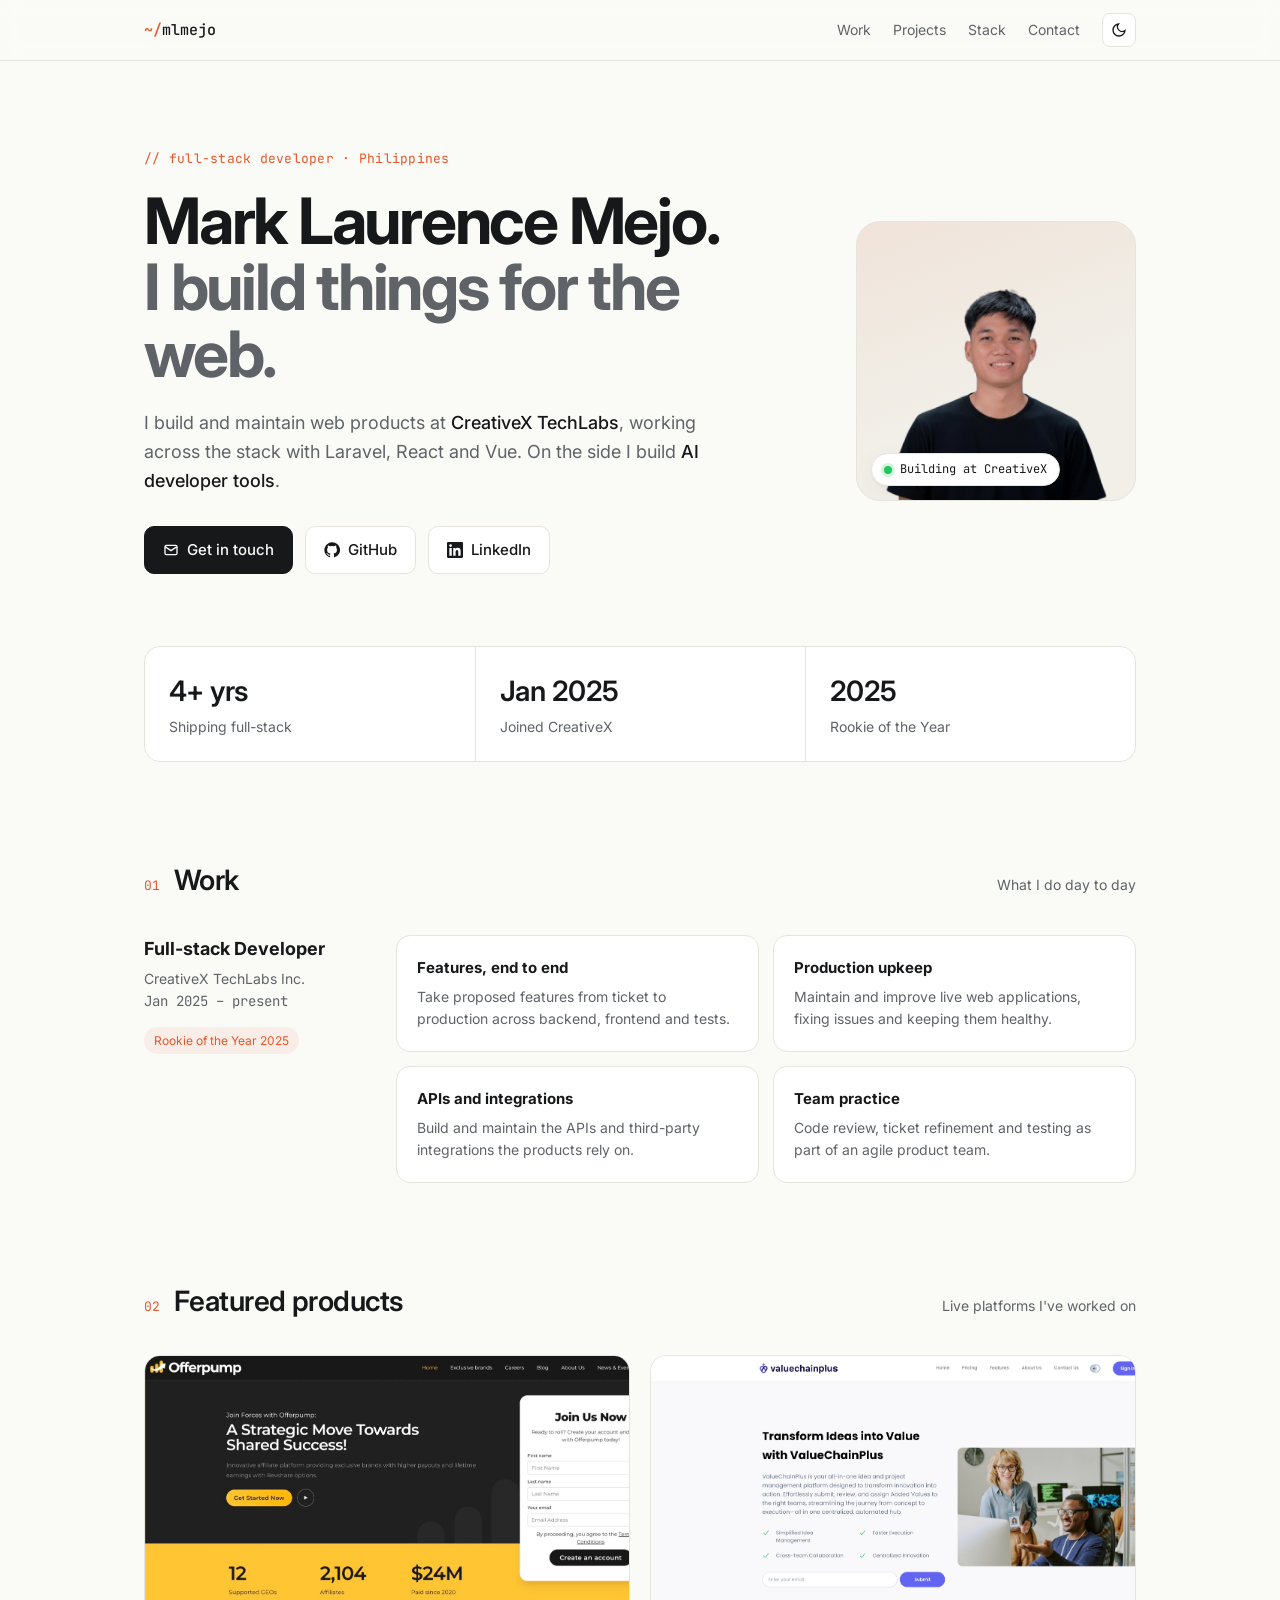
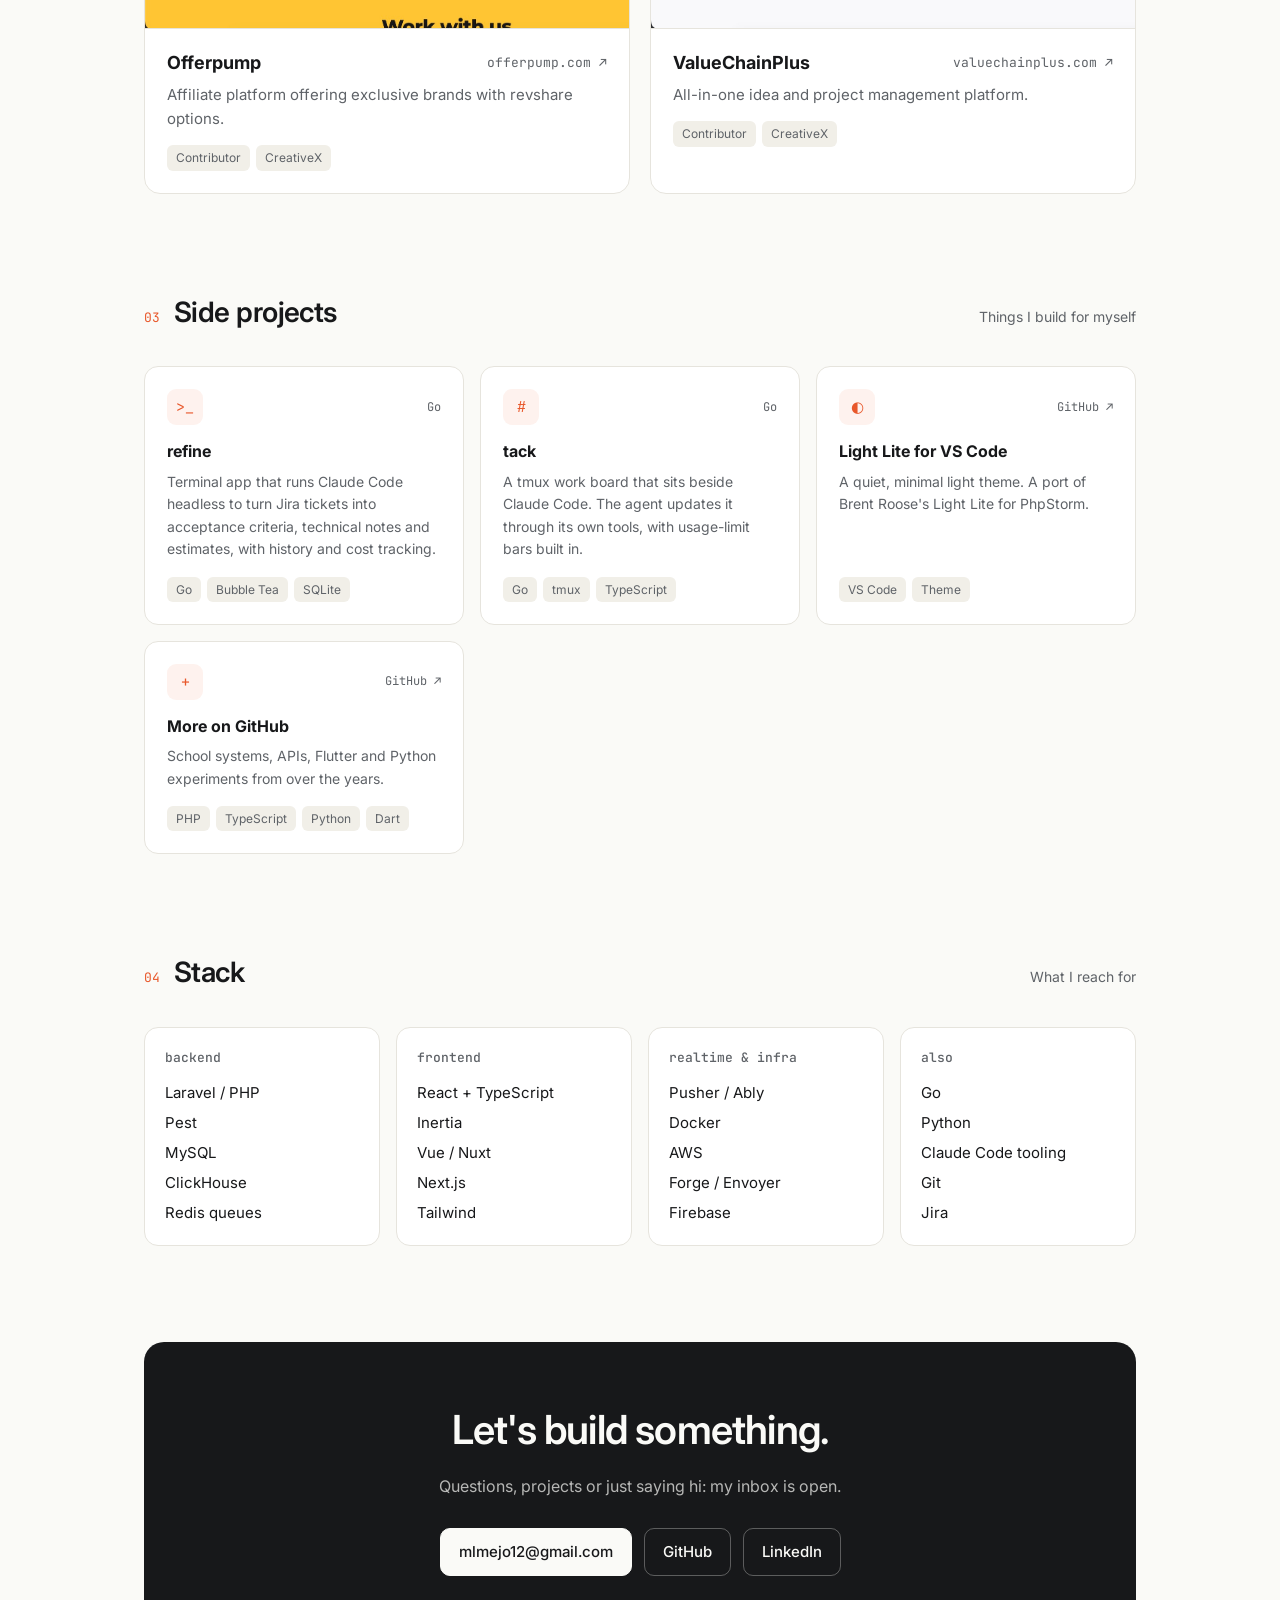
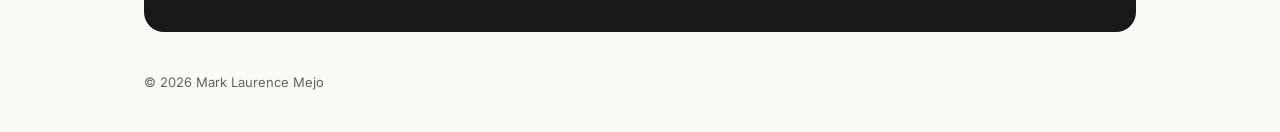
==== index.html @ 2aa5a0f1 "feat: site revamp" ====
<!doctype html>
<html lang="en">
<head>
<meta charset="utf-8">
<meta name="viewport" content="width=device-width, initial-scale=1">
<title>Mark Mejo</title>
<meta name="description" content="Mark Laurence Mejo, full-stack developer building product platforms with Laravel, React and Vue.">
<meta property="og:title" content="Mark Mejo">
<meta property="og:description" content="Full-stack developer building product platforms with Laravel, React and Vue.">
<meta property="og:image" content="https://mlmejo.github.io/assets/img/me.png">
<meta property="og:url" content="https://mlmejo.github.io/">
<link rel="icon" href="/assets/img/fav.svg" type="image/svg+xml">
<link rel="icon" href="/assets/img/fav.png" type="image/png">
<link rel="apple-touch-icon" href="/assets/img/apple-touch-icon.png">
<link rel="preconnect" href="https://fonts.googleapis.com">
<link rel="preconnect" href="https://fonts.gstatic.com" crossorigin>
<link href="https://fonts.googleapis.com/css2?family=Inter:wght@400;500;600;700&family=JetBrains+Mono:wght@400;500&display=swap" rel="stylesheet">
<script>
  try { var t = localStorage.getItem("theme"); if (t) document.documentElement.dataset.theme = t; } catch (e) {}
</script>
<style>
  :root {
    --bg: #fafaf7;
    --surface: #ffffff;
    --text: #17181a;
    --muted: #5f6368;
    --line: #e6e4dd;
    --accent: #e8572a;
    --accent-soft: #e8572a14;
    --chip: #f1efe8;
    --shadow: 0 1px 2px #0000000a, 0 8px 24px #0000000d;
    color-scheme: light;
  }
  @media (prefers-color-scheme: dark) {
    :root:not([data-theme="light"]) {
      --bg: #0f1012;
      --surface: #17181b;
      --text: #ecebe6;
      --muted: #9a9ca1;
      --line: #26282c;
      --accent: #ff7a4d;
      --accent-soft: #ff7a4d1a;
      --chip: #1e2024;
      --shadow: 0 1px 2px #00000040, 0 8px 24px #00000040;
      color-scheme: dark;
    }
  }
  :root[data-theme="dark"] {
    --bg: #0f1012;
    --surface: #17181b;
    --text: #ecebe6;
    --muted: #9a9ca1;
    --line: #26282c;
    --accent: #ff7a4d;
    --accent-soft: #ff7a4d1a;
    --chip: #1e2024;
    --shadow: 0 1px 2px #00000040, 0 8px 24px #00000040;
    color-scheme: dark;
  }

  * { box-sizing: border-box; }
  html { scroll-behavior: smooth; }
  body {
    margin: 0;
    background: var(--bg);
    color: var(--text);
    font: 16px/1.6 Inter, system-ui, -apple-system, sans-serif;
    -webkit-font-smoothing: antialiased;
  }
  a { color: inherit; }
  img { max-width: 100%; display: block; }
  .mono { font-family: "JetBrains Mono", ui-monospace, monospace; }
  .wrap { max-width: 1040px; margin: 0 auto; padding: 0 24px; }

  /* Nav */
  header {
    position: sticky; top: 0; z-index: 10;
    background: color-mix(in srgb, var(--bg) 82%, transparent);
    backdrop-filter: blur(10px);
    border-bottom: 1px solid var(--line);
  }
  header .wrap { display: flex; align-items: center; justify-content: space-between; height: 60px; }
  .brand { font-weight: 500; text-decoration: none; font-size: 15px; }
  .brand span { color: var(--accent); }
  nav { display: flex; align-items: center; gap: 22px; font-size: 14px; }
  nav a { text-decoration: none; color: var(--muted); }
  nav a:hover { color: var(--text); }
  .toggle {
    width: 34px; height: 34px; border-radius: 8px;
    border: 1px solid var(--line); background: var(--surface); color: var(--text);
    cursor: pointer; display: grid; place-items: center;
  }

  /* Hero */
  .hero { padding: 88px 0 72px; display: grid; grid-template-columns: 1fr 280px; gap: 56px; align-items: center; }
  .eyebrow { color: var(--accent); font-size: 13px; letter-spacing: .02em; margin: 0 0 18px; }
  h1 { font-size: clamp(40px, 6vw, 64px); line-height: 1.04; letter-spacing: -0.035em; margin: 0 0 22px; font-weight: 700; }
  h1 em { font-style: normal; color: var(--muted); }
  .lede { font-size: 18px; color: var(--muted); max-width: 34em; margin: 0 0 30px; }
  .lede strong { color: var(--text); font-weight: 500; }
  .cta { display: flex; gap: 12px; flex-wrap: wrap; }
  .btn {
    display: inline-flex; align-items: center; gap: 8px;
    padding: 11px 18px; border-radius: 10px; text-decoration: none;
    font-weight: 500; font-size: 15px; border: 1px solid var(--line); background: var(--surface);
    transition: transform .15s, border-color .15s;
  }
  .btn:hover { transform: translateY(-1px); border-color: var(--muted); }
  .btn.primary { background: var(--text); color: var(--bg); border-color: var(--text); }
  .btn svg { width: 16px; height: 16px; }
  .portrait {
    position: relative; aspect-ratio: 1; width: 100%; max-width: 280px; justify-self: end; border-radius: 24px; overflow: hidden;
    background: linear-gradient(160deg, var(--accent-soft), transparent 60%), var(--chip);
    border: 1px solid var(--line);
  }
  .portrait img { width: 100%; height: 100%; object-fit: cover; object-position: center 30%; mix-blend-mode: multiply; }
  :root[data-theme="dark"] .portrait img { mix-blend-mode: normal; }
  @media (prefers-color-scheme: dark) { :root:not([data-theme="light"]) .portrait img { mix-blend-mode: normal; } }
  .status {
    position: absolute; left: 14px; bottom: 14px;
    background: var(--surface); border: 1px solid var(--line); border-radius: 999px;
    padding: 6px 12px; font-size: 12px; display: flex; align-items: center; gap: 8px; box-shadow: var(--shadow);
  }
  .status i { width: 8px; height: 8px; border-radius: 50%; background: #22c55e; box-shadow: 0 0 0 3px #22c55e33; }

  /* Stats */
  .stats { display: grid; grid-template-columns: repeat(3, 1fr); border: 1px solid var(--line); border-radius: 16px; background: var(--surface); }
  .stat { padding: 22px 24px; }
  .stat + .stat { border-left: 1px solid var(--line); }
  .stat b { display: block; font-size: 28px; letter-spacing: -0.02em; font-weight: 600; }
  .stat span { color: var(--muted); font-size: 14px; }

  /* Sections */
  section { padding: 96px 0 0; }
  .sec-head { display: flex; align-items: baseline; gap: 14px; margin-bottom: 32px; }
  .sec-head .num { color: var(--accent); font-size: 13px; }
  h2 { font-size: 28px; letter-spacing: -0.02em; margin: 0; font-weight: 600; }
  .sec-head p { margin: 0 0 0 auto; color: var(--muted); font-size: 14px; }

  /* Experience */
  .job { display: grid; grid-template-columns: 220px 1fr; gap: 32px; }
  .job-meta h3 { margin: 0 0 4px; font-size: 18px; }
  .job-meta p { margin: 0; color: var(--muted); font-size: 14px; }
  .badge { display: inline-block; margin-top: 14px; font-size: 12px; padding: 4px 10px; border-radius: 999px; background: var(--accent-soft); color: var(--accent); }
  .wins { display: grid; grid-template-columns: 1fr 1fr; gap: 14px; }
  .win { padding: 20px; border: 1px solid var(--line); border-radius: 14px; background: var(--surface); }
  .win h4 { margin: 0 0 6px; font-size: 15px; }
  .win p { margin: 0; color: var(--muted); font-size: 14px; }

  /* Featured products */
  .products { display: grid; grid-template-columns: 1fr 1fr; gap: 20px; }
  .product {
    display: block; text-decoration: none; border: 1px solid var(--line); border-radius: 16px;
    overflow: hidden; background: var(--surface); transition: transform .2s, box-shadow .2s;
  }
  .product:hover { transform: translateY(-3px); box-shadow: var(--shadow); }
  .product .shot { aspect-ratio: 16/9; overflow: hidden; border-bottom: 1px solid var(--line); }
  .product .shot img { width: 100%; height: 100%; object-fit: cover; object-position: top left; transition: transform .4s; }
  .product:hover .shot img { transform: scale(1.03); }
  .product .body { padding: 20px 22px 22px; }
  .product h3 { margin: 0 0 6px; font-size: 18px; display: flex; justify-content: space-between; align-items: center; }
  .product h3 small { color: var(--muted); font-weight: 400; font-size: 13px; }
  .product p { margin: 0 0 14px; color: var(--muted); font-size: 15px; }
  .tags { display: flex; flex-wrap: wrap; gap: 6px; }
  .tags span { font-size: 12px; padding: 3px 9px; border-radius: 6px; background: var(--chip); color: var(--muted); }

  /* Side projects */
  .grid { display: grid; grid-template-columns: repeat(3, 1fr); gap: 16px; }
  .card {
    display: flex; flex-direction: column; padding: 22px; border: 1px solid var(--line); border-radius: 14px;
    background: var(--surface); text-decoration: none; transition: border-color .2s, transform .2s;
  }
  a.card:hover { border-color: var(--accent); transform: translateY(-2px); }
  .card .top { display: flex; justify-content: space-between; align-items: center; margin-bottom: 14px; }
  .card .icon { width: 36px; height: 36px; border-radius: 9px; display: grid; place-items: center; background: var(--accent-soft); color: var(--accent); font-size: 15px; }
  .card .where { font-size: 12px; color: var(--muted); }
  .card h3 { margin: 0 0 6px; font-size: 16px; }
  .card p { margin: 0 0 16px; color: var(--muted); font-size: 14px; flex: 1; }

  /* Stack */
  .stack { display: grid; grid-template-columns: repeat(4, 1fr); gap: 16px; }
  .stack div { padding: 20px; border: 1px solid var(--line); border-radius: 14px; background: var(--surface); }
  .stack h4 { margin: 0 0 12px; font-size: 13px; color: var(--muted); font-weight: 500; }
  .stack ul { list-style: none; margin: 0; padding: 0; display: grid; gap: 6px; font-size: 15px; }

  /* Contact */
  .contact {
    margin-top: 96px; padding: 56px; border-radius: 20px; text-align: center;
    background: var(--text); color: var(--bg);
  }
  .contact h2 { font-size: clamp(28px, 4vw, 40px); margin-bottom: 12px; }
  .contact p { margin: 0 auto 28px; max-width: 30em; opacity: .7; }
  .contact .btn { background: var(--bg); color: var(--text); border-color: var(--bg); }
  .contact .btn.ghost { background: transparent; color: var(--bg); border-color: color-mix(in srgb, var(--bg) 30%, transparent); }
  .contact .cta { justify-content: center; }

  footer { padding: 40px 0; color: var(--muted); font-size: 13px; }
  footer .wrap { display: flex; justify-content: space-between; gap: 16px; flex-wrap: wrap; }

  /* Reveal */
  .reveal { opacity: 0; transform: translateY(14px); transition: opacity .6s ease, transform .6s ease; }
  .reveal.in { opacity: 1; transform: none; }
  @media (prefers-reduced-motion: reduce) {
    .reveal { opacity: 1; transform: none; transition: none; }
    html { scroll-behavior: auto; }
  }

  @media (max-width: 860px) {
    .hero { grid-template-columns: 1fr; padding: 56px 0 48px; }
    .portrait { max-width: 200px; order: -1; justify-self: start; }
    .stat { padding: 18px 16px; }
    .stat b { font-size: 22px; }
    .job { grid-template-columns: 1fr; gap: 20px; }
    .grid, .stack { grid-template-columns: 1fr 1fr; }
    .sec-head p { display: none; }
  }
  @media (max-width: 600px) {
    .wrap { padding: 0 16px; }
    nav a.hide-sm { display: none; }
    .wins, .products, .grid, .stack { grid-template-columns: 1fr; }
    .contact { padding: 40px 20px; }
    section { padding-top: 72px; }
  }
</style>
</head>
<body>

<header>
  <div class="wrap">
    <a class="brand mono" href="#top"><span>~/</span>mlmejo</a>
    <nav>
      <a class="hide-sm" href="#work">Work</a>
      <a class="hide-sm" href="#projects">Projects</a>
      <a class="hide-sm" href="#stack">Stack</a>
      <a href="#contact">Contact</a>
      <button class="toggle" id="toggle" aria-label="Toggle color theme">
        <svg width="16" height="16" viewBox="0 0 24 24" fill="none" stroke="currentColor" stroke-width="2" stroke-linecap="round"><path d="M21 12.8A9 9 0 1 1 11.2 3a7 7 0 0 0 9.8 9.8z"/></svg>
      </button>
    </nav>
  </div>
</header>

<main class="wrap" id="top">

  <div class="hero">
    <div>
      <p class="eyebrow mono">// full-stack developer · Philippines</p>
      <h1>Mark Laurence Mejo.<br><em>I build things for the web.</em></h1>
      <p class="lede">
        I build and maintain web products at <strong>CreativeX TechLabs</strong>, working across
        the stack with Laravel, React and Vue.
        On the side I build <strong>AI developer tools</strong>. 
      </p>
      <div class="cta">
        <a class="btn primary" href="mailto:mlmejo12@gmail.com">
          <svg viewBox="0 0 24 24" fill="none" stroke="currentColor" stroke-width="2"><rect x="3" y="5" width="18" height="14" rx="2"/><path d="m3 7 9 6 9-6"/></svg>
          Get in touch
        </a>
        <a class="btn" href="https://github.com/mlmejo" target="_blank" rel="noopener">
          <svg viewBox="0 0 24 24" fill="currentColor"><path d="M12 .5a11.5 11.5 0 0 0-3.64 22.41c.58.1.79-.25.79-.56v-2c-3.2.7-3.88-1.37-3.88-1.37-.52-1.33-1.28-1.69-1.28-1.69-1.04-.71.08-.7.08-.7 1.16.08 1.77 1.19 1.77 1.19 1.03 1.76 2.7 1.25 3.36.96.1-.75.4-1.25.73-1.54-2.55-.29-5.24-1.28-5.24-5.68 0-1.26.45-2.28 1.19-3.09-.12-.29-.52-1.46.11-3.05 0 0 .97-.31 3.17 1.18a11 11 0 0 1 5.77 0c2.2-1.49 3.17-1.18 3.17-1.18.63 1.59.23 2.76.11 3.05.74.81 1.19 1.83 1.19 3.09 0 4.41-2.69 5.39-5.25 5.67.41.36.78 1.06.78 2.14v3.17c0 .31.21.67.8.56A11.5 11.5 0 0 0 12 .5z"/></svg>
          GitHub
        </a>
        <a class="btn" href="https://www.linkedin.com/in/mark-laurence-mejo-50149737b" target="_blank" rel="noopener">
          <svg viewBox="0 0 24 24" fill="currentColor"><path d="M20.45 20.45h-3.55v-5.57c0-1.33-.03-3.04-1.85-3.04-1.86 0-2.14 1.45-2.14 2.94v5.67H9.36V9h3.41v1.56h.05a3.74 3.74 0 0 1 3.37-1.85c3.6 0 4.26 2.37 4.26 5.46v6.28zM5.34 7.43a2.06 2.06 0 1 1 0-4.12 2.06 2.06 0 0 1 0 4.12zM7.12 20.45H3.56V9h3.56v11.45zM22.22 0H1.77C.79 0 0 .77 0 1.73v20.54C0 23.23.79 24 1.77 24h20.45c.98 0 1.78-.77 1.78-1.73V1.73C24 .77 23.2 0 22.22 0z"/></svg>
          LinkedIn
        </a>
      </div>
    </div>
    <div class="portrait">
      <img src="/assets/img/me.png" alt="Portrait of Mark Mejo" width="640" height="640">
      <div class="status mono"><i></i>Building at CreativeX</div>
    </div>
  </div>

  <div class="stats reveal">
    <div class="stat"><b>4+ yrs</b><span>Shipping full-stack</span></div>
    <div class="stat"><b>Jan 2025</b><span>Joined CreativeX</span></div>
    <div class="stat"><b>2025</b><span>Rookie of the Year</span></div>
  </div>

  <section id="work">
    <div class="sec-head reveal">
      <span class="num mono">01</span><h2>Work</h2>
      <p>What I do day to day</p>
    </div>
    <div class="job reveal">
      <div class="job-meta">
        <h3>Full-stack Developer</h3>
        <p>CreativeX TechLabs Inc.</p>
        <p class="mono">Jan 2025 – present</p>
        <span class="badge">Rookie of the Year 2025</span>
      </div>
      <div class="wins">
        <div class="win">
          <h4>Features, end to end</h4>
          <p>Take proposed features from ticket to production across backend, frontend and tests.</p>
        </div>
        <div class="win">
          <h4>Production upkeep</h4>
          <p>Maintain and improve live web applications, fixing issues and keeping them healthy.</p>
        </div>
        <div class="win">
          <h4>APIs and integrations</h4>
          <p>Build and maintain the APIs and third-party integrations the products rely on.</p>
        </div>
        <div class="win">
          <h4>Team practice</h4>
          <p>Code review, ticket refinement and testing as part of an agile product team.</p>
        </div>
      </div>
    </div>
  </section>

  <section>
    <div class="sec-head reveal">
      <span class="num mono">02</span><h2>Featured products</h2>
      <p>Live platforms I've worked on</p>
    </div>
    <div class="products">
      <a class="product reveal" href="https://offerpump.com" target="_blank" rel="noopener">
        <div class="shot"><img src="/assets/img/offerpump.jpg" alt="Offerpump homepage" loading="lazy" width="1600" height="722"></div>
        <div class="body">
          <h3>Offerpump <small class="mono">offerpump.com ↗</small></h3>
          <p>Affiliate platform offering exclusive brands with revshare options.</p>
          <div class="tags"><span>Contributor</span><span>CreativeX</span></div>
        </div>
      </a>
      <a class="product reveal" href="https://valuechainplus.com" target="_blank" rel="noopener">
        <div class="shot"><img src="/assets/img/valuechainplus.jpg" alt="ValueChainPlus homepage" loading="lazy" width="1600" height="723"></div>
        <div class="body">
          <h3>ValueChainPlus <small class="mono">valuechainplus.com ↗</small></h3>
          <p>All-in-one idea and project management platform.</p>
          <div class="tags"><span>Contributor</span><span>CreativeX</span></div>
        </div>
      </a>
    </div>
  </section>

  <section id="projects">
    <div class="sec-head reveal">
      <span class="num mono">03</span><h2>Side projects</h2>
      <p>Things I build for myself</p>
    </div>
    <div class="grid">
      <div class="card reveal">
        <div class="top"><span class="icon mono">&gt;_</span><span class="where mono">Go</span></div>
        <h3>refine</h3>
        <p>Terminal app that runs Claude Code headless to turn Jira tickets into acceptance criteria, technical notes and estimates, with history and cost tracking.</p>
        <div class="tags"><span>Go</span><span>Bubble Tea</span><span>SQLite</span></div>
      </div>
      <div class="card reveal">
        <div class="top"><span class="icon mono">#</span><span class="where mono">Go</span></div>
        <h3>tack</h3>
        <p>A tmux work board that sits beside Claude Code. The agent updates it through its own tools, with usage-limit bars built in.</p>
        <div class="tags"><span>Go</span><span>tmux</span><span>TypeScript</span></div>
      </div>
      <a class="card reveal" href="https://github.com/mlmejo/vscode-light-theme" target="_blank" rel="noopener">
        <div class="top"><span class="icon mono">◐</span><span class="where mono">GitHub ↗</span></div>
        <h3>Light Lite for VS Code</h3>
        <p>A quiet, minimal light theme. A port of Brent Roose's Light Lite for PhpStorm.</p>
        <div class="tags"><span>VS Code</span><span>Theme</span></div>
      </a>
      <a class="card reveal" href="https://github.com/mlmejo?tab=repositories" target="_blank" rel="noopener">
        <div class="top"><span class="icon mono">+</span><span class="where mono">GitHub ↗</span></div>
        <h3>More on GitHub</h3>
        <p>School systems, APIs, Flutter and Python experiments from over the years.</p>
        <div class="tags"><span>PHP</span><span>TypeScript</span><span>Python</span><span>Dart</span></div>
      </a>
    </div>
  </section>

  <section id="stack">
    <div class="sec-head reveal">
      <span class="num mono">04</span><h2>Stack</h2>
      <p>What I reach for</p>
    </div>
    <div class="stack reveal">
      <div><h4 class="mono">backend</h4><ul><li>Laravel / PHP</li><li>Pest</li><li>MySQL</li><li>ClickHouse</li><li>Redis queues</li></ul></div>
      <div><h4 class="mono">frontend</h4><ul><li>React + TypeScript</li><li>Inertia</li><li>Vue / Nuxt</li><li>Next.js</li><li>Tailwind</li></ul></div>
      <div><h4 class="mono">realtime &amp; infra</h4><ul><li>Pusher / Ably</li><li>Docker</li><li>AWS</li><li>Forge / Envoyer</li><li>Firebase</li></ul></div>
      <div><h4 class="mono">also</h4><ul><li>Go</li><li>Python</li><li>Claude Code tooling</li><li>Git</li><li>Jira</li></ul></div>
    </div>
  </section>

  <div class="contact reveal" id="contact">
    <h2>Let's build something.</h2>
    <p>Questions, projects or just saying hi: my inbox is open.</p>
    <div class="cta">
      <a class="btn" href="mailto:mlmejo12@gmail.com">mlmejo12@gmail.com</a>
      <a class="btn ghost" href="https://github.com/mlmejo" target="_blank" rel="noopener">GitHub</a>
      <a class="btn ghost" href="https://www.linkedin.com/in/mark-laurence-mejo-50149737b" target="_blank" rel="noopener">LinkedIn</a>
    </div>
  </div>
</main>

<footer>
  <div class="wrap">
    <span>© <span id="year">2026</span> Mark Laurence Mejo</span>
  </div>
</footer>

<script>
  document.getElementById("year").textContent = new Date().getFullYear();

  document.getElementById("toggle").addEventListener("click", function () {
    var root = document.documentElement;
    var dark = root.dataset.theme
      ? root.dataset.theme === "dark"
      : matchMedia("(prefers-color-scheme: dark)").matches;
    root.dataset.theme = dark ? "light" : "dark";
    try { localStorage.setItem("theme", root.dataset.theme); } catch (e) {}
  });

  if ("IntersectionObserver" in window) {
    var io = new IntersectionObserver(function (entries) {
      entries.forEach(function (e) {
        if (e.isIntersecting) { e.target.classList.add("in"); io.unobserve(e.target); }
      });
    }, { threshold: 0.12 });
    document.querySelectorAll(".reveal").forEach(function (el) { io.observe(el); });
  } else {
    document.querySelectorAll(".reveal").forEach(function (el) { el.classList.add("in"); });
  }
</script>
</body>
</html>
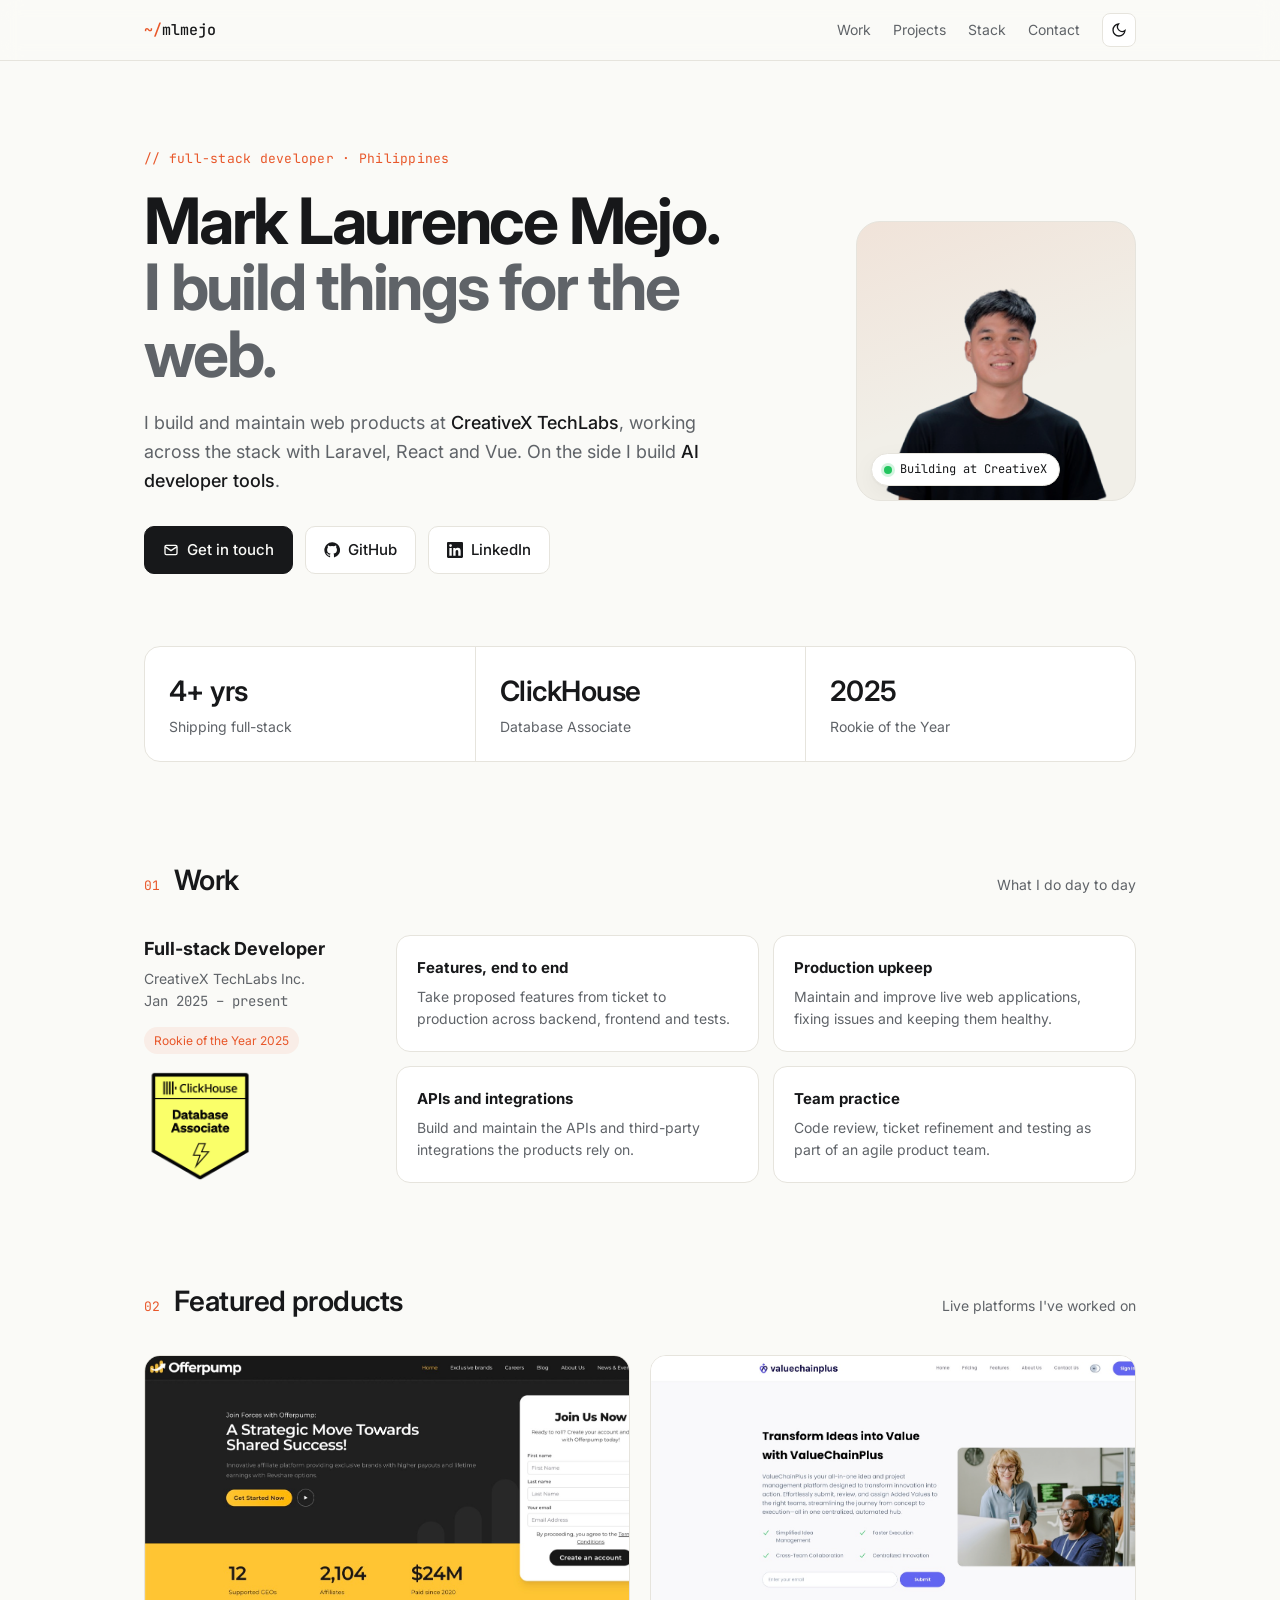
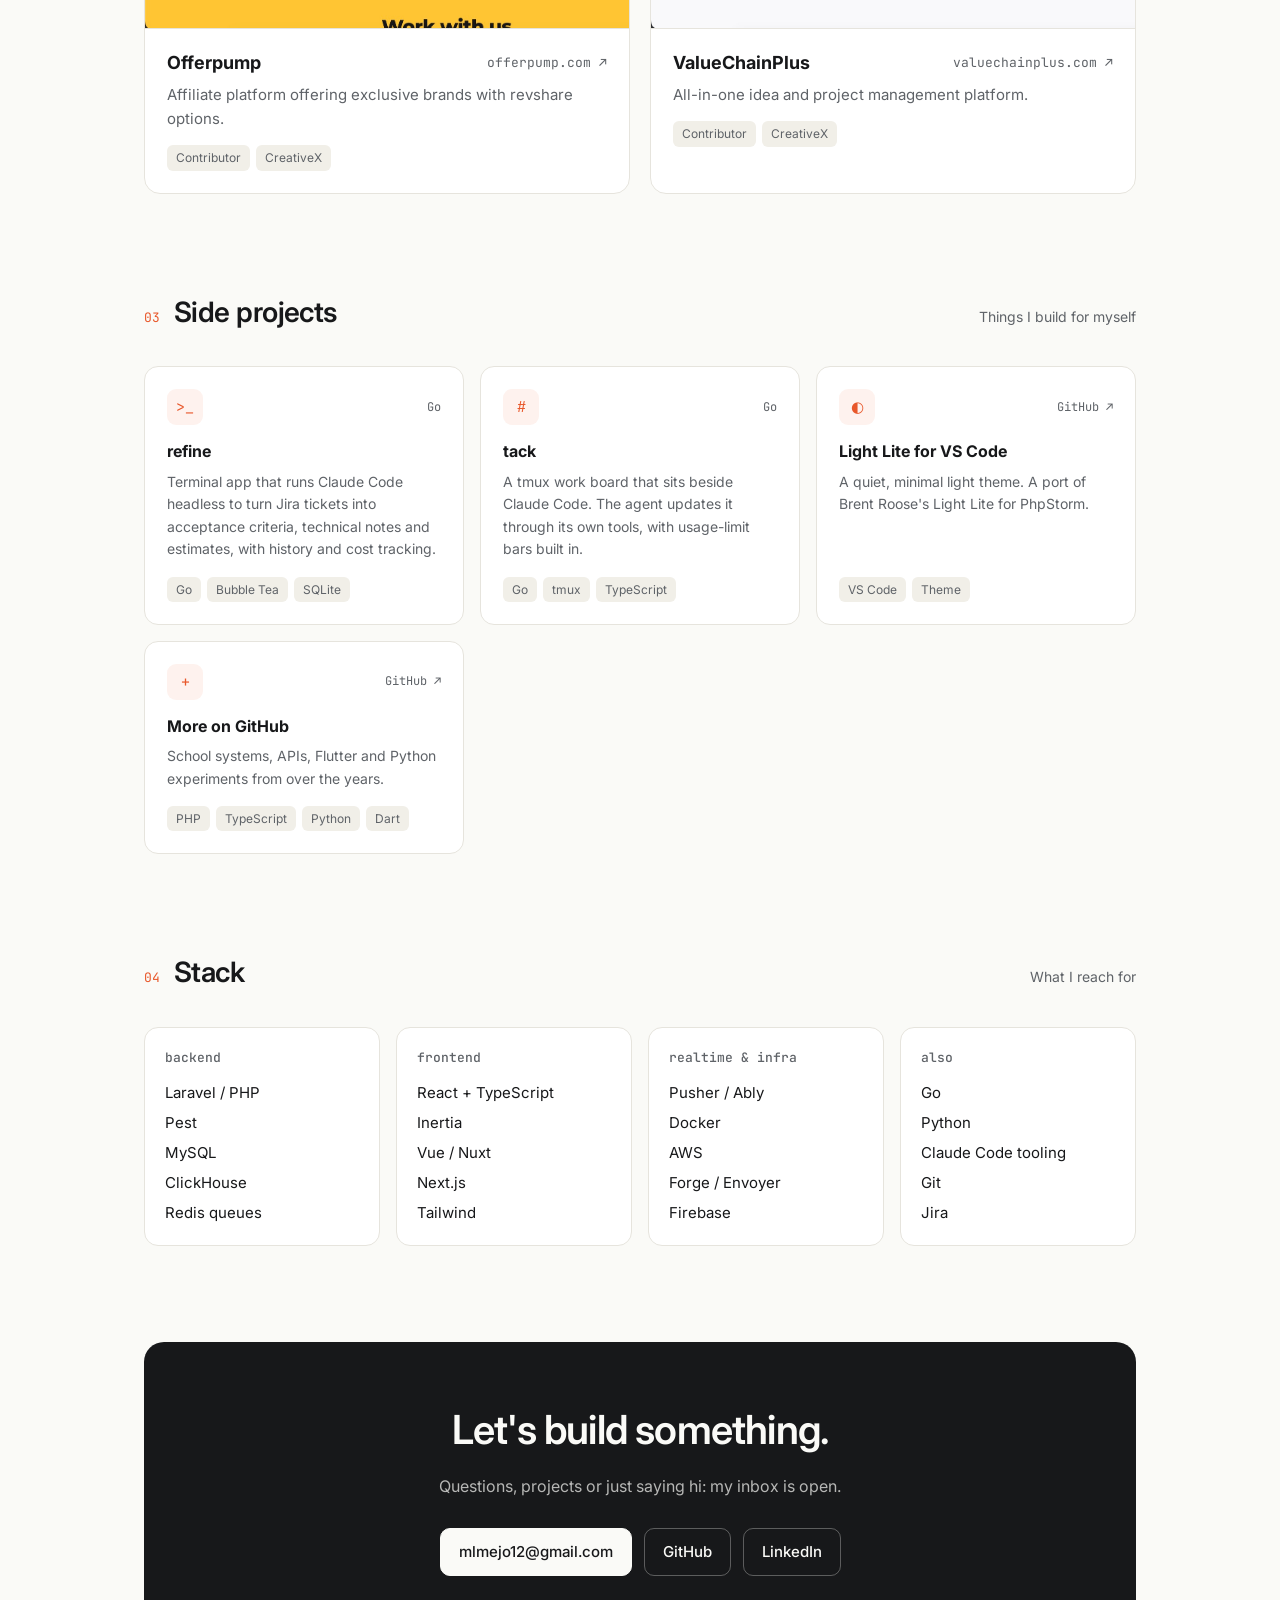
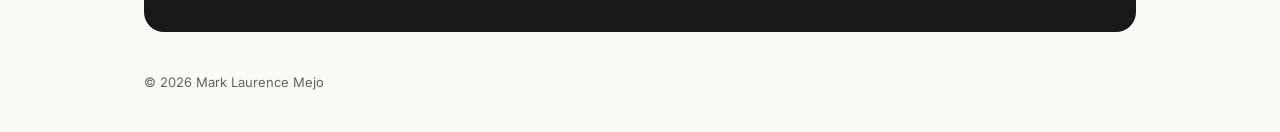
==== commit c20fd544: "feat: add clickhouse associate badge" ====
--- a/index.html
+++ b/index.html
@@ -141,6 +141,7 @@
   .job { display: grid; grid-template-columns: 220px 1fr; gap: 32px; }
   .job-meta h3 { margin: 0 0 4px; font-size: 18px; }
   .job-meta p { margin: 0; color: var(--muted); font-size: 14px; }
+  .cert { margin-top: 16px; width: 112px; height: auto; }
   .badge { display: inline-block; margin-top: 14px; font-size: 12px; padding: 4px 10px; border-radius: 999px; background: var(--accent-soft); color: var(--accent); }
   .wins { display: grid; grid-template-columns: 1fr 1fr; gap: 14px; }
   .win { padding: 20px; border: 1px solid var(--line); border-radius: 14px; background: var(--surface); }
@@ -274,7 +275,7 @@
 
   <div class="stats reveal">
     <div class="stat"><b>4+ yrs</b><span>Shipping full-stack</span></div>
-    <div class="stat"><b>Jan 2025</b><span>Joined CreativeX</span></div>
+    <div class="stat"><b>ClickHouse</b><span>Database Associate</span></div>
     <div class="stat"><b>2025</b><span>Rookie of the Year</span></div>
   </div>
 
@@ -289,6 +290,7 @@
         <p>CreativeX TechLabs Inc.</p>
         <p class="mono">Jan 2025 – present</p>
         <span class="badge">Rookie of the Year 2025</span>
+        <img class="cert" src="/assets/img/clickhouse-database-associate.png" alt="ClickHouse Database Associate certification badge" width="120" height="120" loading="lazy">
       </div>
       <div class="wins">
         <div class="win">
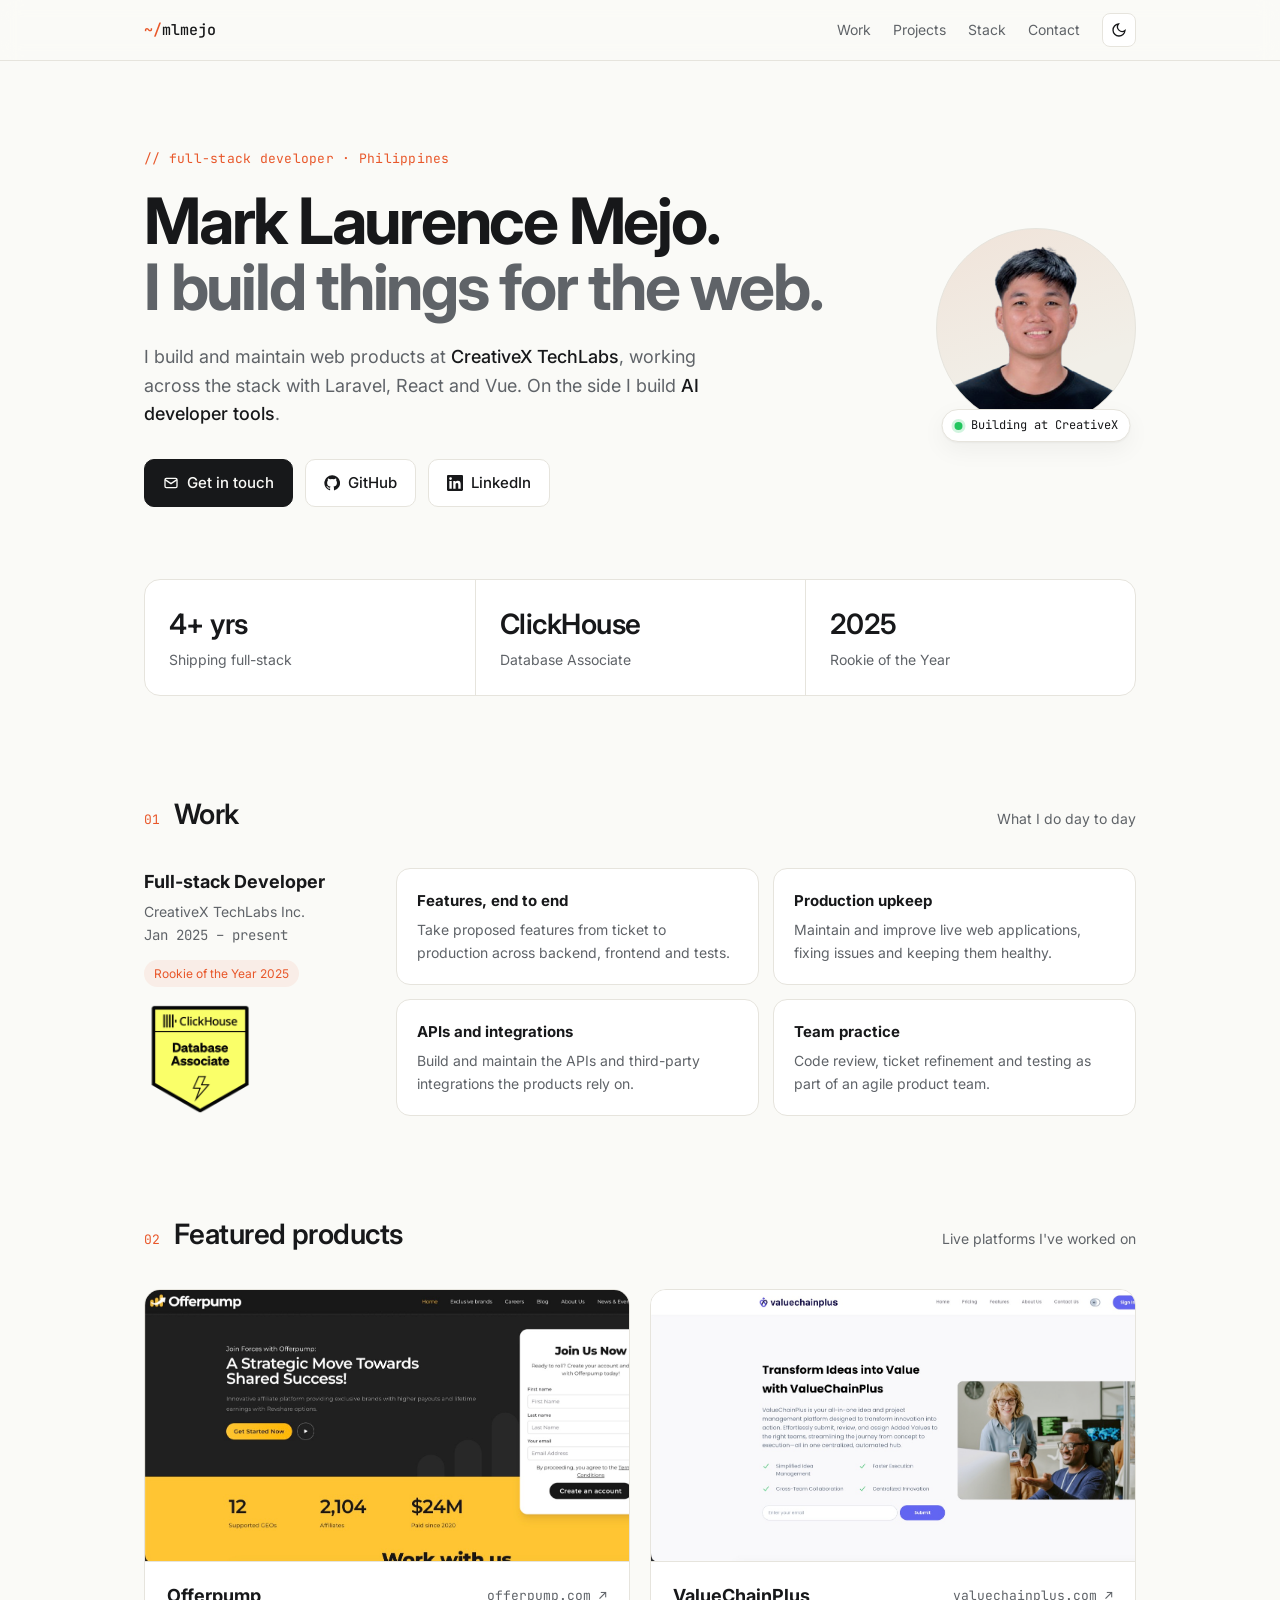
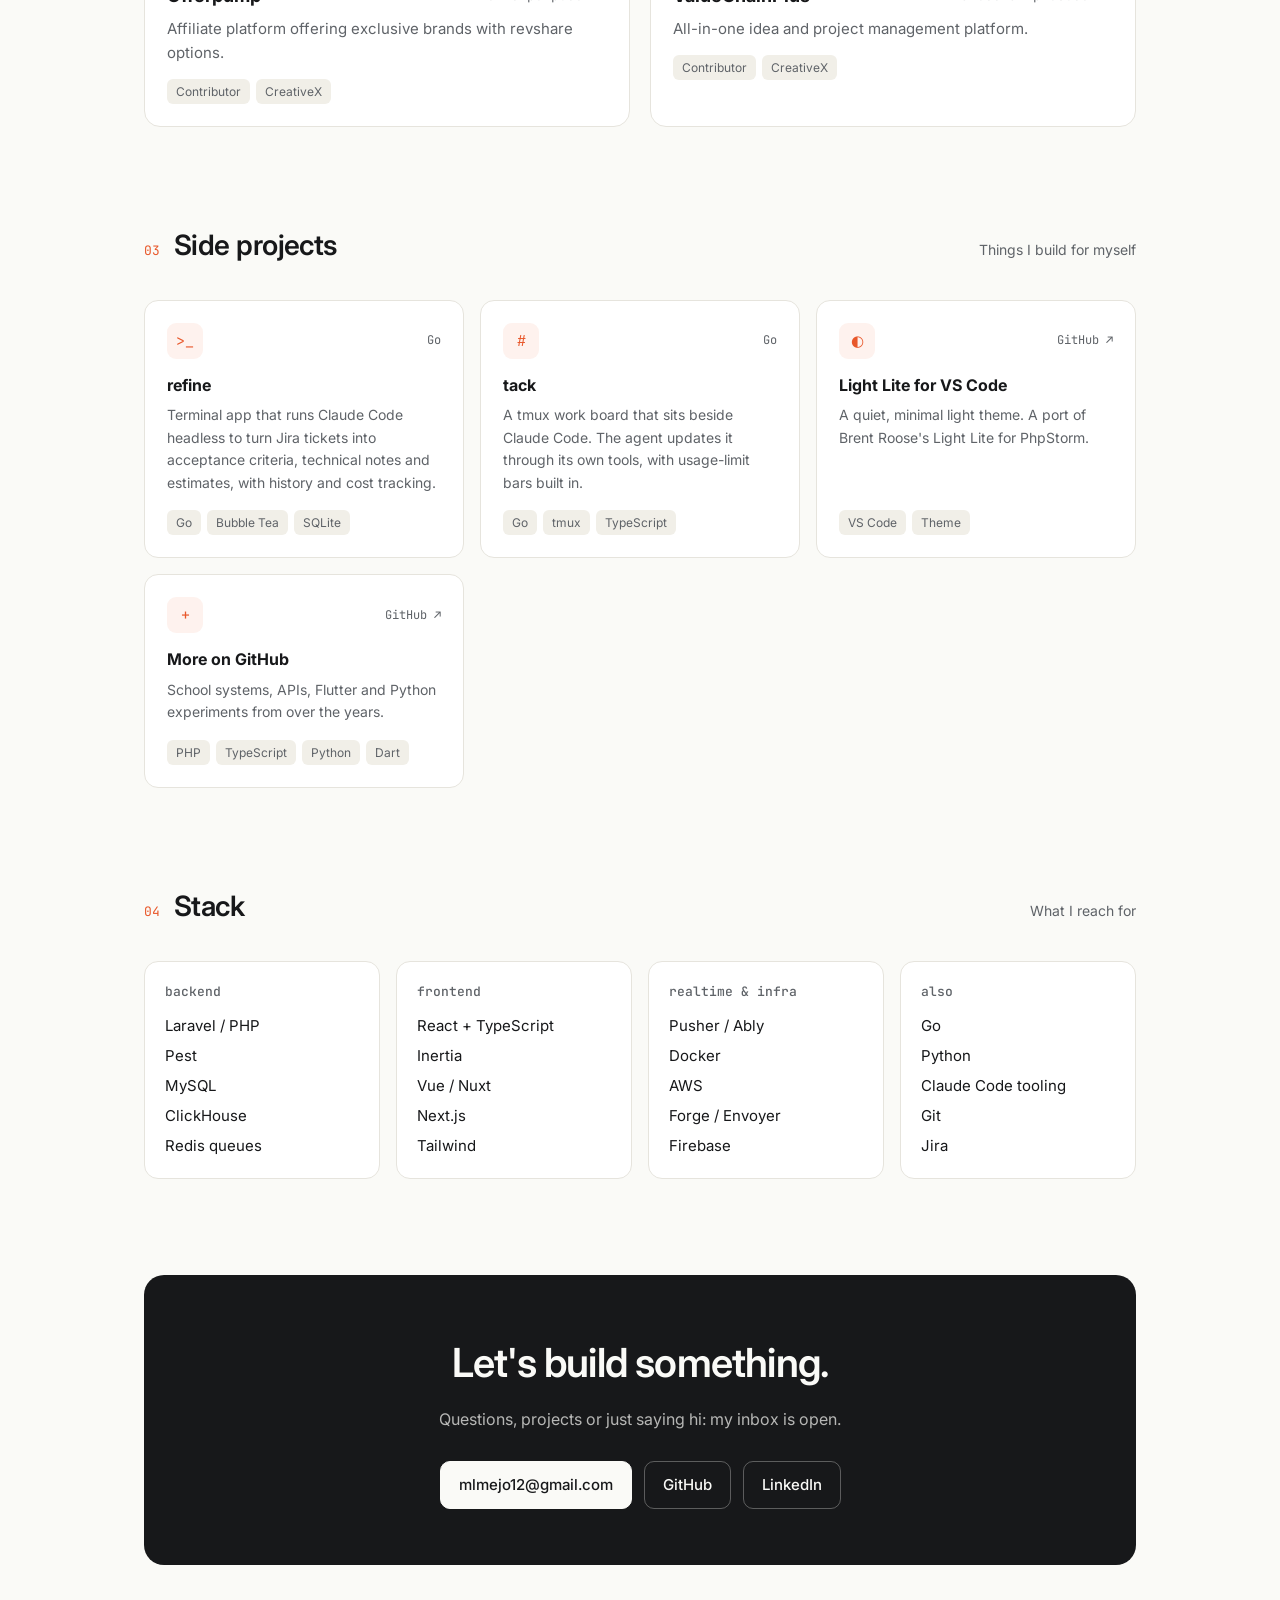
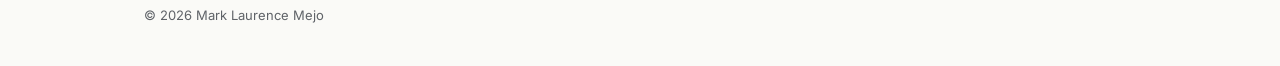
==== commit d9e26b61: "fix: change avatar size" ====
--- a/index.html
+++ b/index.html
@@ -92,7 +92,7 @@
   }
 
   /* Hero */
-  .hero { padding: 88px 0 72px; display: grid; grid-template-columns: 1fr 280px; gap: 56px; align-items: center; }
+  .hero { padding: 88px 0 72px; display: grid; grid-template-columns: 1fr 200px; gap: 56px; align-items: center; }
   .eyebrow { color: var(--accent); font-size: 13px; letter-spacing: .02em; margin: 0 0 18px; }
   h1 { font-size: clamp(40px, 6vw, 64px); line-height: 1.04; letter-spacing: -0.035em; margin: 0 0 22px; font-weight: 700; }
   h1 em { font-style: normal; color: var(--muted); }
@@ -108,16 +108,14 @@
   .btn:hover { transform: translateY(-1px); border-color: var(--muted); }
   .btn.primary { background: var(--text); color: var(--bg); border-color: var(--text); }
   .btn svg { width: 16px; height: 16px; }
-  .portrait {
-    position: relative; aspect-ratio: 1; width: 100%; max-width: 280px; justify-self: end; border-radius: 24px; overflow: hidden;
-    background: linear-gradient(160deg, var(--accent-soft), transparent 60%), var(--chip);
+  .portrait { position: relative; width: 200px; justify-self: end; }
+  .portrait img {
+    width: 100%; height: auto; aspect-ratio: 1; border-radius: 50%; object-fit: cover;
+    background: linear-gradient(160deg, var(--accent-soft), transparent 70%), var(--chip);
     border: 1px solid var(--line);
   }
-  .portrait img { width: 100%; height: 100%; object-fit: cover; object-position: center 30%; mix-blend-mode: multiply; }
-  :root[data-theme="dark"] .portrait img { mix-blend-mode: normal; }
-  @media (prefers-color-scheme: dark) { :root:not([data-theme="light"]) .portrait img { mix-blend-mode: normal; } }
   .status {
-    position: absolute; left: 14px; bottom: 14px;
+    position: absolute; left: 50%; bottom: -14px; transform: translateX(-50%); white-space: nowrap;
     background: var(--surface); border: 1px solid var(--line); border-radius: 999px;
     padding: 6px 12px; font-size: 12px; display: flex; align-items: center; gap: 8px; box-shadow: var(--shadow);
   }
@@ -208,7 +206,8 @@
 
   @media (max-width: 860px) {
     .hero { grid-template-columns: 1fr; padding: 56px 0 48px; }
-    .portrait { max-width: 200px; order: -1; justify-self: start; }
+    .portrait { width: 132px; order: -1; justify-self: start; margin-bottom: 16px; }
+    .status { left: 0; transform: none; }
     .stat { padding: 18px 16px; }
     .stat b { font-size: 22px; }
     .job { grid-template-columns: 1fr; gap: 20px; }
@@ -268,7 +267,7 @@
       </div>
     </div>
     <div class="portrait">
-      <img src="/assets/img/me.png" alt="Portrait of Mark Mejo" width="640" height="640">
+      <img src="/assets/img/avatar.png" alt="Portrait of Mark Mejo" width="320" height="320">
       <div class="status mono"><i></i>Building at CreativeX</div>
     </div>
   </div>
